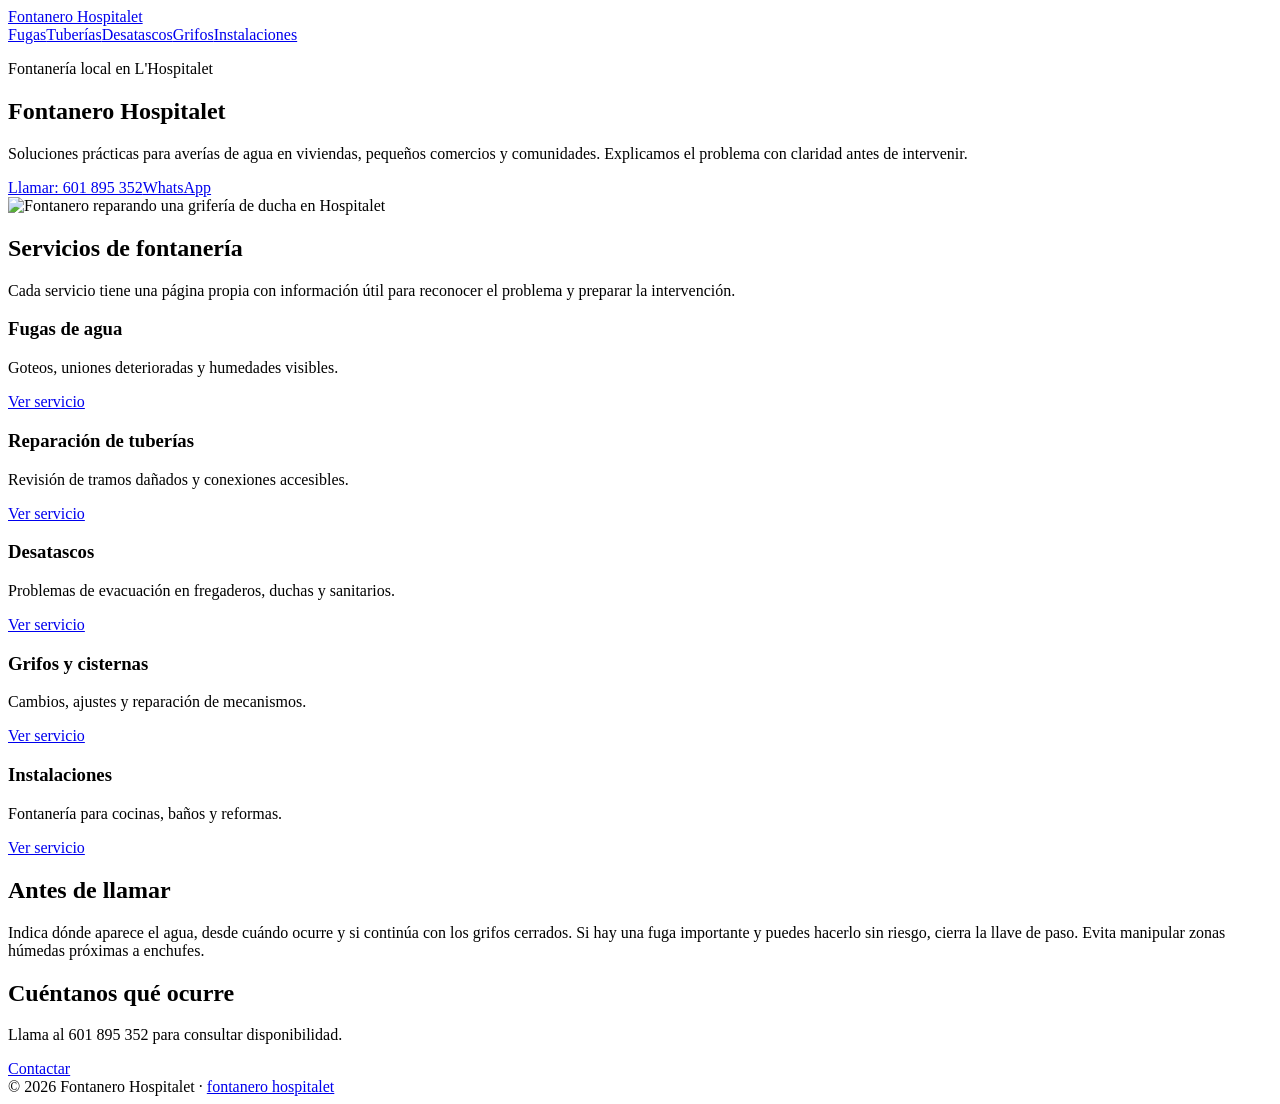
==== index.html @ 614fffb9 "Add Fontanero Hospitalet homepage" ====
<!doctype html><html lang="es"><head><meta charset="utf-8"><meta name="viewport" content="width=device-width,initial-scale=1"><title>Fontanero Hospitalet | Servicios de fontanería</title><meta name="description" content="Fontanero en L'Hospitalet de Llobregat para fugas, tuberías, desatascos, grifos e instalaciones. Teléfono 601 895 352."><link rel="stylesheet" href="style.css"></head><body><header><nav><a class="brand" href="index.html">Fontanero Hospitalet</a><div class="menu"><a href="fugas-de-agua.html">Fugas</a><a href="reparacion-tuberias.html">Tuberías</a><a href="desatascos.html">Desatascos</a><a href="grifos-cisternas.html">Grifos</a><a href="instalaciones.html">Instalaciones</a></div></nav></header><main><section class="hero"><div class="hero-grid"><div><p class="eyebrow">Fontanería local en L'Hospitalet</p><h1>Fontanero Hospitalet</h1><p>Soluciones prácticas para averías de agua en viviendas, pequeños comercios y comunidades. Explicamos el problema con claridad antes de intervenir.</p><div class="actions"><a class="btn" href="tel:+34601895352">Llamar: 601 895 352</a><a class="btn alt" href="https://wa.me/34601895352">WhatsApp</a></div></div><img src="fontanerro-hospitalet.png" alt="Fontanero reparando una grifería de ducha en Hospitalet"></div></section><section><div class="wrap"><h2>Servicios de fontanería</h2><p>Cada servicio tiene una página propia con información útil para reconocer el problema y preparar la intervención.</p><div class="grid"><article class="card"><h3>Fugas de agua</h3><p>Goteos, uniones deterioradas y humedades visibles.</p><a href="fugas-de-agua.html">Ver servicio</a></article><article class="card"><h3>Reparación de tuberías</h3><p>Revisión de tramos dañados y conexiones accesibles.</p><a href="reparacion-tuberias.html">Ver servicio</a></article><article class="card"><h3>Desatascos</h3><p>Problemas de evacuación en fregaderos, duchas y sanitarios.</p><a href="desatascos.html">Ver servicio</a></article><article class="card"><h3>Grifos y cisternas</h3><p>Cambios, ajustes y reparación de mecanismos.</p><a href="grifos-cisternas.html">Ver servicio</a></article><article class="card"><h3>Instalaciones</h3><p>Fontanería para cocinas, baños y reformas.</p><a href="instalaciones.html">Ver servicio</a></article></div></div></section><section class="soft"><div class="wrap"><h2>Antes de llamar</h2><p>Indica dónde aparece el agua, desde cuándo ocurre y si continúa con los grifos cerrados. Si hay una fuga importante y puedes hacerlo sin riesgo, cierra la llave de paso. Evita manipular zonas húmedas próximas a enchufes.</p></div></section><section class="cta"><h2>Cuéntanos qué ocurre</h2><p>Llama al 601 895 352 para consultar disponibilidad.</p><a class="btn" href="tel:+34601895352">Contactar</a></section></main><footer>© 2026 Fontanero Hospitalet · <a href="https://lampistahospitalet.com/fontaneros/">fontanero hospitalet</a></footer></body></html>
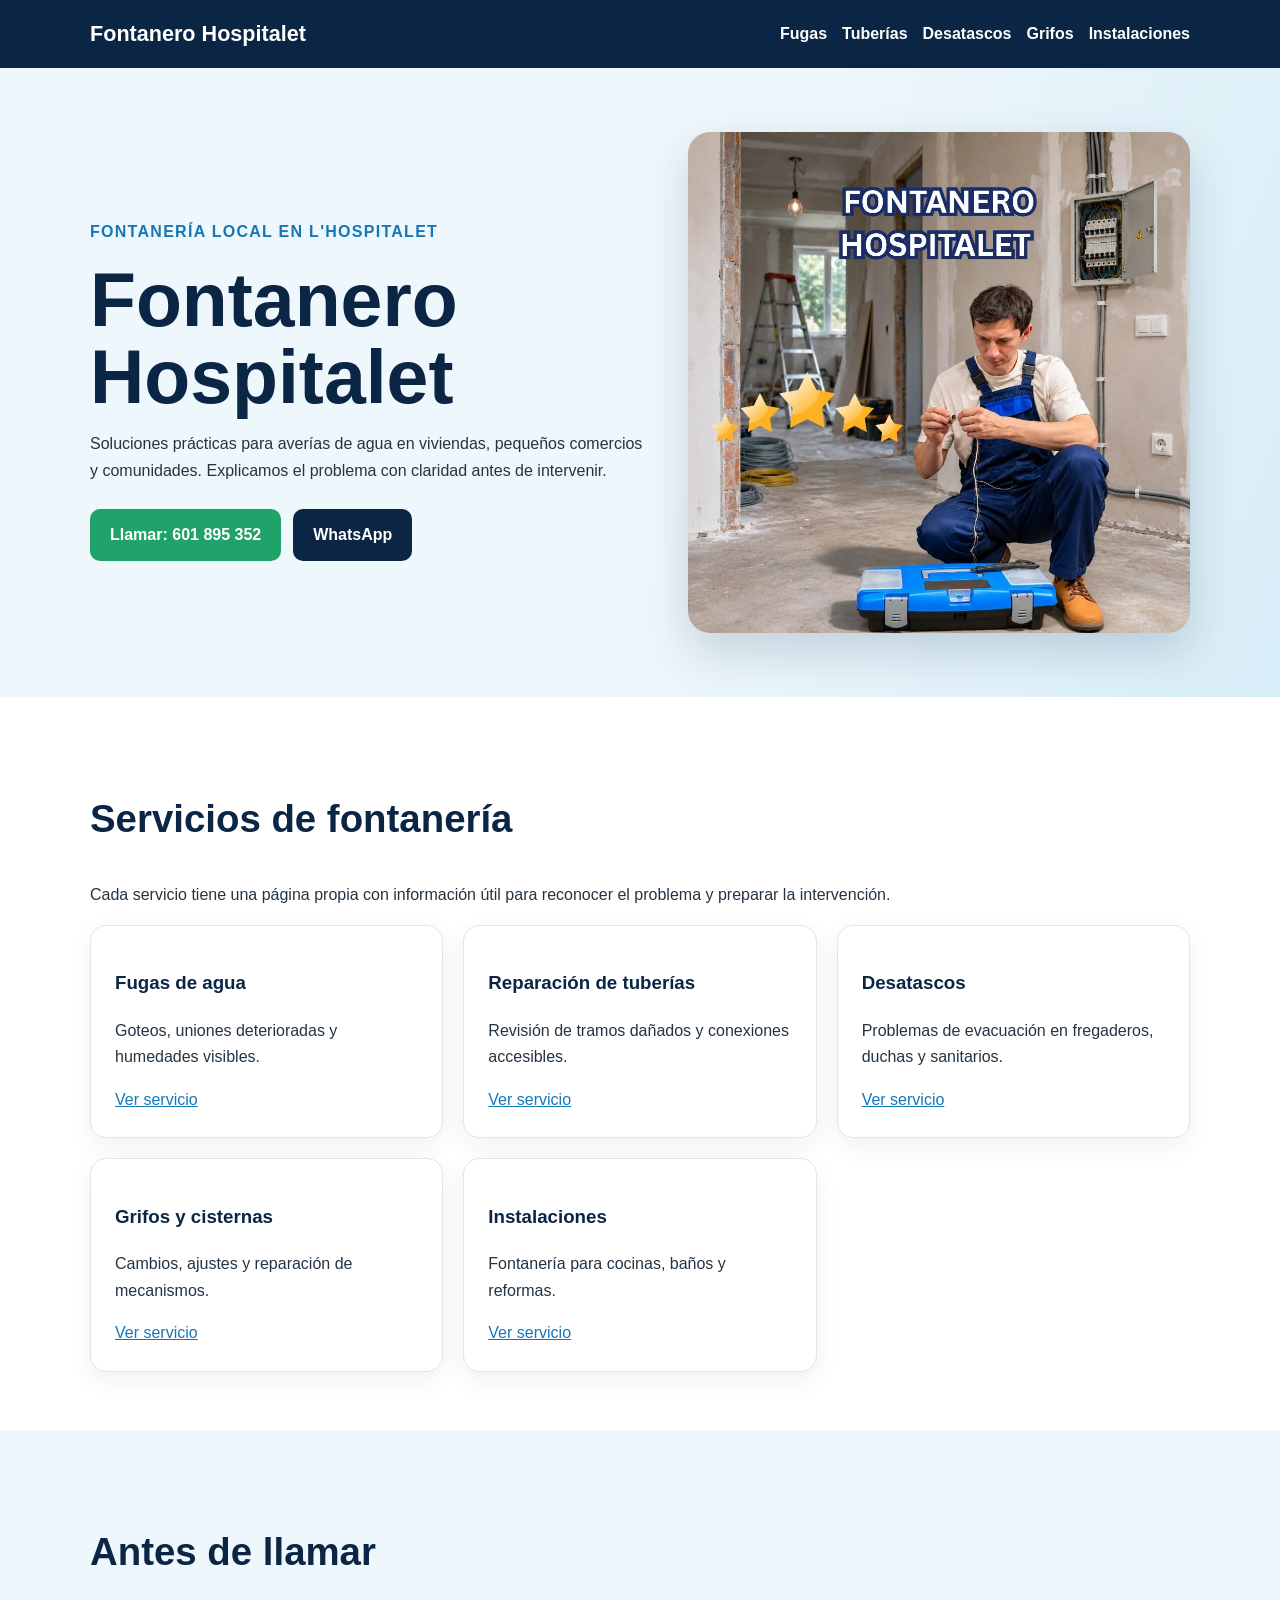
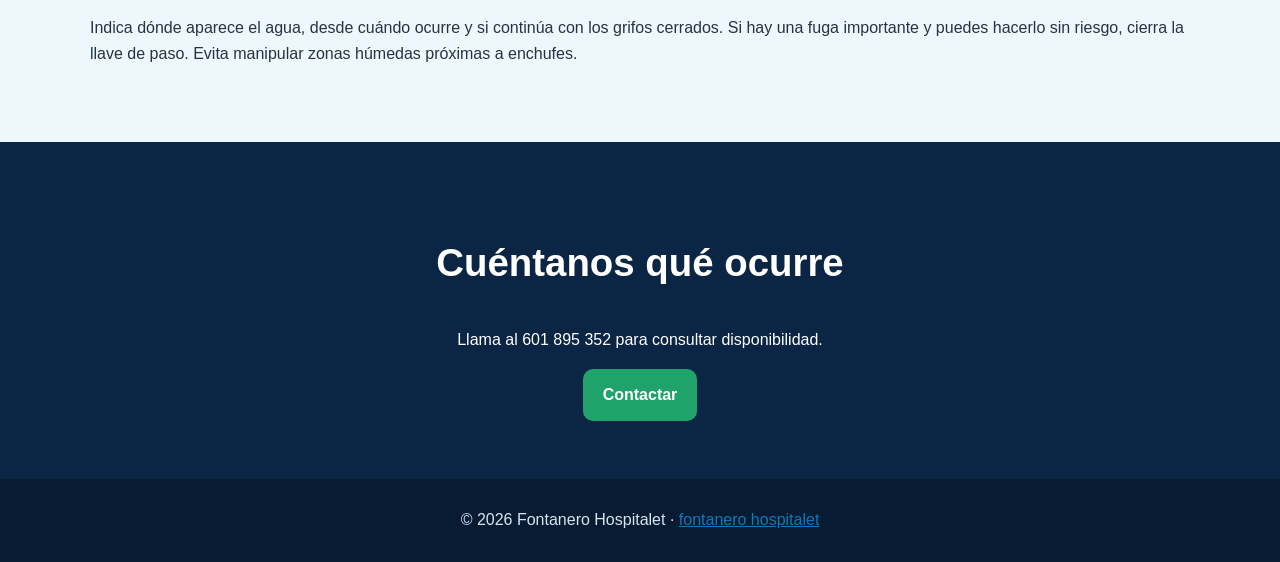
==== commit c32231ae: "Embed homepage banner" ====
--- a/index.html
+++ b/index.html
@@ -1 +1 @@
-<!doctype html><html lang="es"><head><meta charset="utf-8"><meta name="viewport" content="width=device-width,initial-scale=1"><title>Fontanero Hospitalet | Servicios de fontanería</title><meta name="description" content="Fontanero en L'Hospitalet de Llobregat para fugas, tuberías, desatascos, grifos e instalaciones. Teléfono 601 895 352."><link rel="stylesheet" href="style.css"></head><body><header><nav><a class="brand" href="index.html">Fontanero Hospitalet</a><div class="menu"><a href="fugas-de-agua.html">Fugas</a><a href="reparacion-tuberias.html">Tuberías</a><a href="desatascos.html">Desatascos</a><a href="grifos-cisternas.html">Grifos</a><a href="instalaciones.html">Instalaciones</a></div></nav></header><main><section class="hero"><div class="hero-grid"><div><p class="eyebrow">Fontanería local en L'Hospitalet</p><h1>Fontanero Hospitalet</h1><p>Soluciones prácticas para averías de agua en viviendas, pequeños comercios y comunidades. Explicamos el problema con claridad antes de intervenir.</p><div class="actions"><a class="btn" href="tel:+34601895352">Llamar: 601 895 352</a><a class="btn alt" href="https://wa.me/34601895352">WhatsApp</a></div></div><img src="fontanerro-hospitalet.png" alt="Fontanero reparando una grifería de ducha en Hospitalet"></div></section><section><div class="wrap"><h2>Servicios de fontanería</h2><p>Cada servicio tiene una página propia con información útil para reconocer el problema y preparar la intervención.</p><div class="grid"><article class="card"><h3>Fugas de agua</h3><p>Goteos, uniones deterioradas y humedades visibles.</p><a href="fugas-de-agua.html">Ver servicio</a></article><article class="card"><h3>Reparación de tuberías</h3><p>Revisión de tramos dañados y conexiones accesibles.</p><a href="reparacion-tuberias.html">Ver servicio</a></article><article class="card"><h3>Desatascos</h3><p>Problemas de evacuación en fregaderos, duchas y sanitarios.</p><a href="desatascos.html">Ver servicio</a></article><article class="card"><h3>Grifos y cisternas</h3><p>Cambios, ajustes y reparación de mecanismos.</p><a href="grifos-cisternas.html">Ver servicio</a></article><article class="card"><h3>Instalaciones</h3><p>Fontanería para cocinas, baños y reformas.</p><a href="instalaciones.html">Ver servicio</a></article></div></div></section><section class="soft"><div class="wrap"><h2>Antes de llamar</h2><p>Indica dónde aparece el agua, desde cuándo ocurre y si continúa con los grifos cerrados. Si hay una fuga importante y puedes hacerlo sin riesgo, cierra la llave de paso. Evita manipular zonas húmedas próximas a enchufes.</p></div></section><section class="cta"><h2>Cuéntanos qué ocurre</h2><p>Llama al 601 895 352 para consultar disponibilidad.</p><a class="btn" href="tel:+34601895352">Contactar</a></section></main><footer>© 2026 Fontanero Hospitalet · <a href="https://lampistahospitalet.com/fontaneros/">fontanero hospitalet</a></footer></body></html>
+<!doctype html><html lang="es"><head><meta charset="utf-8"><meta name="viewport" content="width=device-width,initial-scale=1"><title>Fontanero Hospitalet | Servicios de fontanería</title><meta name="description" content="Fontanero en L'Hospitalet de Llobregat para fugas, tuberías, desatascos, grifos e instalaciones. Teléfono 601 895 352."><link rel="stylesheet" href="style.css"></head><body><header><nav><a class="brand" href="index.html">Fontanero Hospitalet</a><div class="menu"><a href="fugas-de-agua.html">Fugas</a><a href="reparacion-tuberias.html">Tuberías</a><a href="desatascos.html">Desatascos</a><a href="grifos-cisternas.html">Grifos</a><a href="instalaciones.html">Instalaciones</a></div></nav></header><main><section class="hero"><div class="hero-grid"><div><p class="eyebrow">Fontanería local en L'Hospitalet</p><h1>Fontanero Hospitalet</h1><p>Soluciones prácticas para averías de agua en viviendas, pequeños comercios y comunidades. Explicamos el problema con claridad antes de intervenir.</p><div class="actions"><a class="btn" href="tel:+34601895352">Llamar: 601 895 352</a><a class="btn alt" href="https://wa.me/34601895352">WhatsApp</a></div></div><img src="[data-uri]" alt="Fontanero Hospitalet trabajando en una instalación"></div></section><section><div class="wrap"><h2>Servicios de fontanería</h2><p>Cada servicio tiene una página propia con información útil para reconocer el problema y preparar la intervención.</p><div class="grid"><article class="card"><h3>Fugas de agua</h3><p>Goteos, uniones deterioradas y humedades visibles.</p><a href="fugas-de-agua.html">Ver servicio</a></article><article class="card"><h3>Reparación de tuberías</h3><p>Revisión de tramos dañados y conexiones accesibles.</p><a href="reparacion-tuberias.html">Ver servicio</a></article><article class="card"><h3>Desatascos</h3><p>Problemas de evacuación en fregaderos, duchas y sanitarios.</p><a href="desatascos.html">Ver servicio</a></article><article class="card"><h3>Grifos y cisternas</h3><p>Cambios, ajustes y reparación de mecanismos.</p><a href="grifos-cisternas.html">Ver servicio</a></article><article class="card"><h3>Instalaciones</h3><p>Fontanería para cocinas, baños y reformas.</p><a href="instalaciones.html">Ver servicio</a></article></div></div></section><section class="soft"><div class="wrap"><h2>Antes de llamar</h2><p>Indica dónde aparece el agua, desde cuándo ocurre y si continúa con los grifos cerrados. Si hay una fuga importante y puedes hacerlo sin riesgo, cierra la llave de paso. Evita manipular zonas húmedas próximas a enchufes.</p></div></section><section class="cta"><h2>Cuéntanos qué ocurre</h2><p>Llama al 601 895 352 para consultar disponibilidad.</p><a class="btn" href="tel:+34601895352">Contactar</a></section></main><footer>© 2026 Fontanero Hospitalet · <a href="https://lampistahospitalet.com/fontaneros/">fontanero hospitalet</a></footer></body></html>
--- a/style.css
+++ b/style.css
@@ -0,0 +1 @@
+:root{--navy:#0b2545;--blue:#1677b8;--light:#eef7fb;--green:#20a36b;--text:#243443;--white:#fff}*{box-sizing:border-box}body{margin:0;font-family:Arial,sans-serif;color:var(--text);line-height:1.65}a{color:var(--blue)}header{background:var(--navy);color:#fff;padding:16px 5%}nav{max-width:1100px;margin:auto;display:flex;align-items:center;justify-content:space-between;gap:18px;flex-wrap:wrap}.brand{font-size:1.35rem;font-weight:800;color:#fff;text-decoration:none}.menu{display:flex;gap:15px;flex-wrap:wrap}.menu a{color:#fff;text-decoration:none;font-weight:700}.hero{background:linear-gradient(110deg,#eef7fb 55%,#d7edf7);padding:64px 5%}.hero-grid,.wrap{max-width:1100px;margin:auto}.hero-grid{display:grid;grid-template-columns:1.05fr .95fr;gap:44px;align-items:center}.hero img{width:100%;border-radius:22px;box-shadow:0 18px 45px #0b25452b}.eyebrow{color:var(--blue);font-weight:800;text-transform:uppercase;letter-spacing:.08em}h1{font-size:clamp(2.4rem,6vw,4.7rem);line-height:1.02;margin:.2em 0;color:var(--navy)}h2{font-size:clamp(1.7rem,3vw,2.5rem);color:var(--navy)}.actions{display:flex;gap:12px;flex-wrap:wrap;margin-top:25px}.btn{display:inline-block;padding:13px 20px;border-radius:10px;background:var(--green);color:#fff;text-decoration:none;font-weight:800}.btn.alt{background:var(--navy)}section{padding:58px 5%}.soft{background:var(--light)}.grid{display:grid;grid-template-columns:repeat(3,1fr);gap:20px}.card{background:#fff;border:1px solid #dbe8ee;border-radius:16px;padding:24px;box-shadow:0 8px 24px #0b254510}.card h3{color:var(--navy)}.cta{background:var(--navy);color:#fff;text-align:center}.cta h2{color:#fff}footer{padding:28px 5%;background:#071b32;color:#d7e5ef;text-align:center}.content{max-width:850px;margin:auto}.content li{margin-bottom:9px}@media(max-width:780px){.hero-grid,.grid{grid-template-columns:1fr}.hero{padding-top:42px}.menu{font-size:.9rem}}
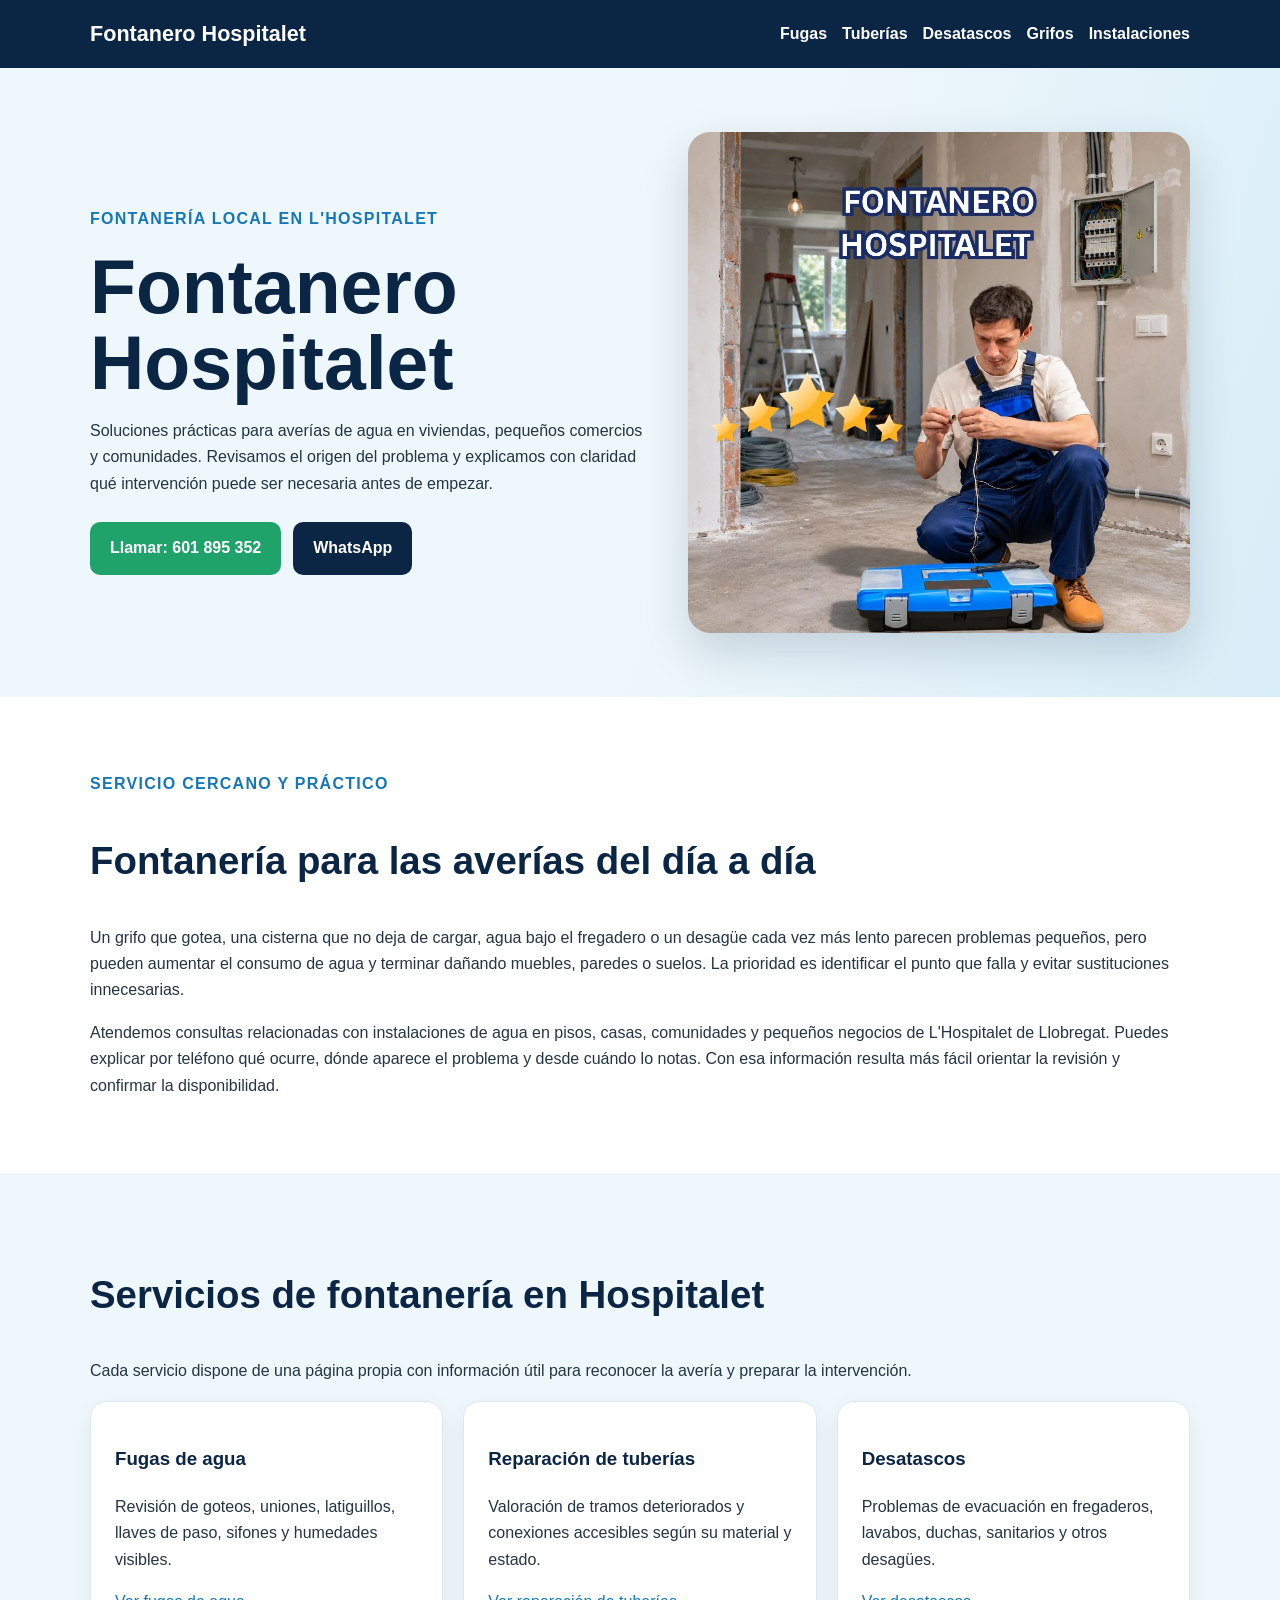
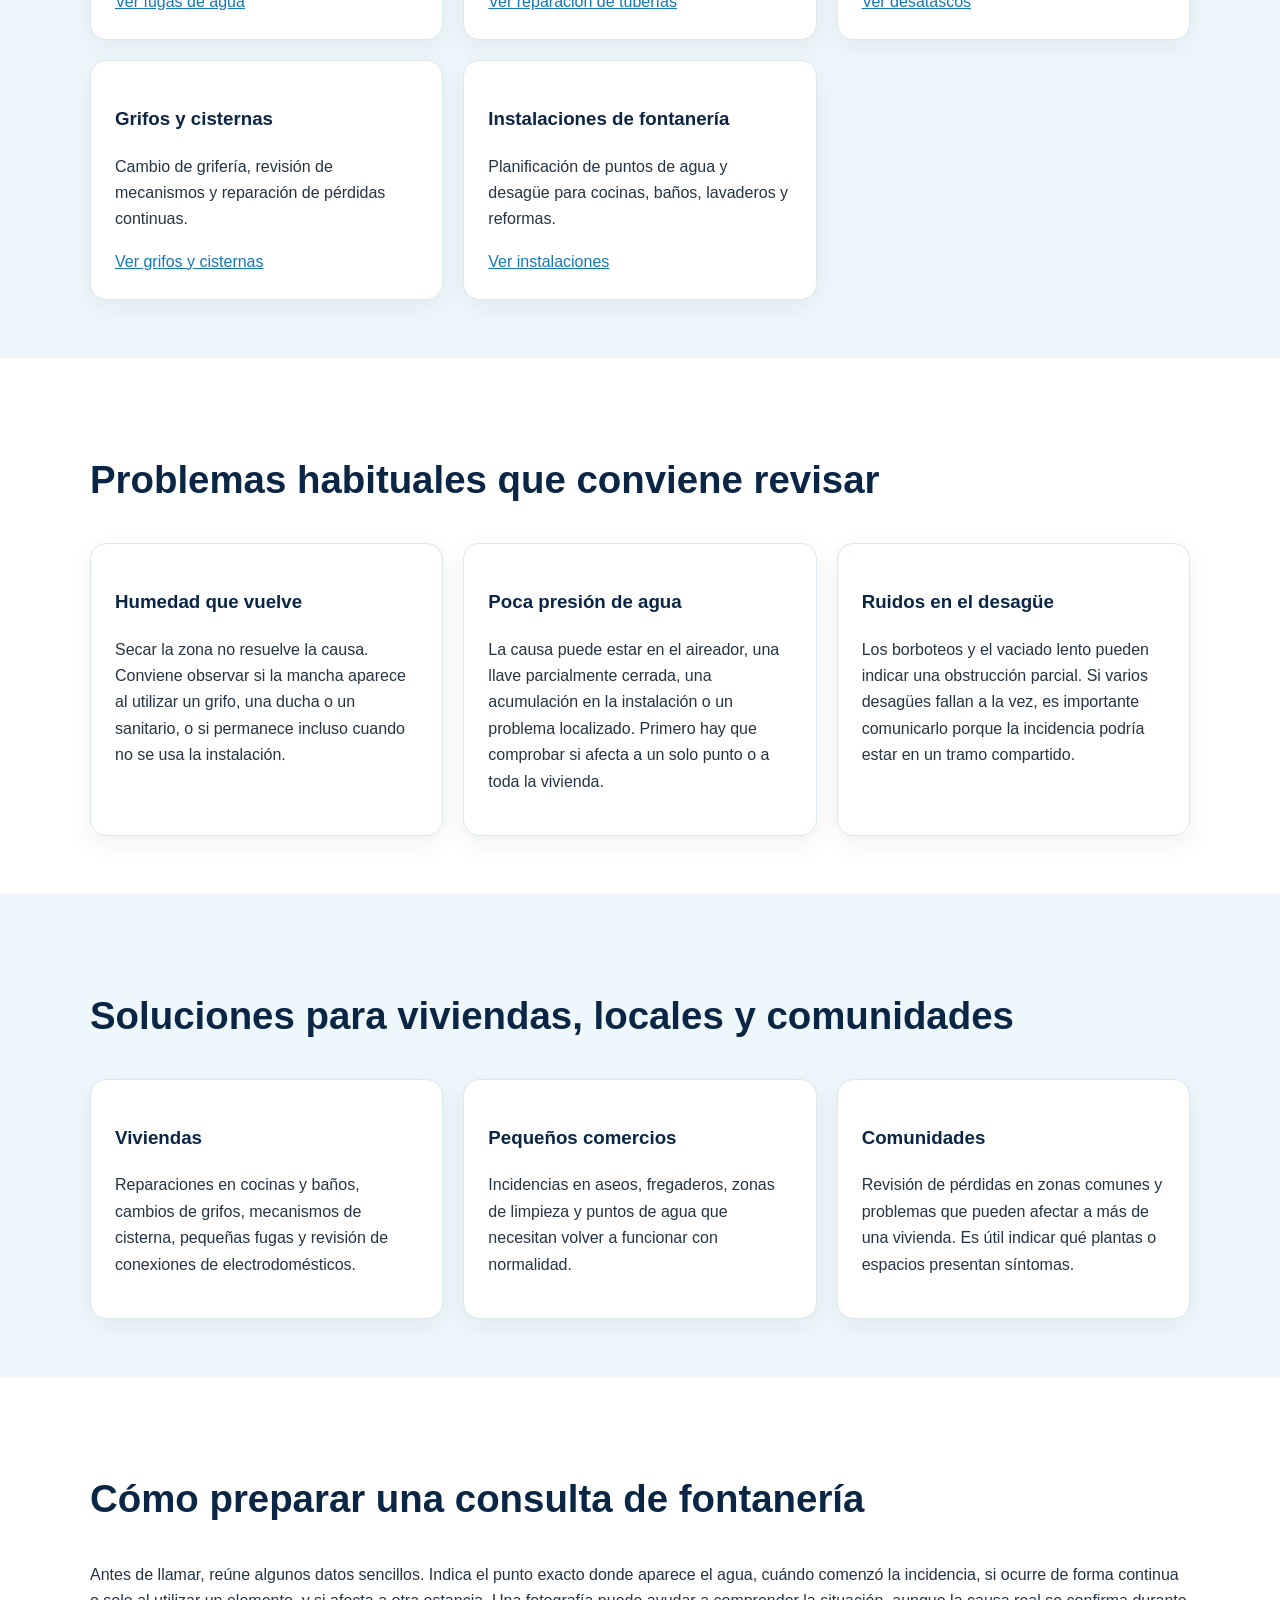
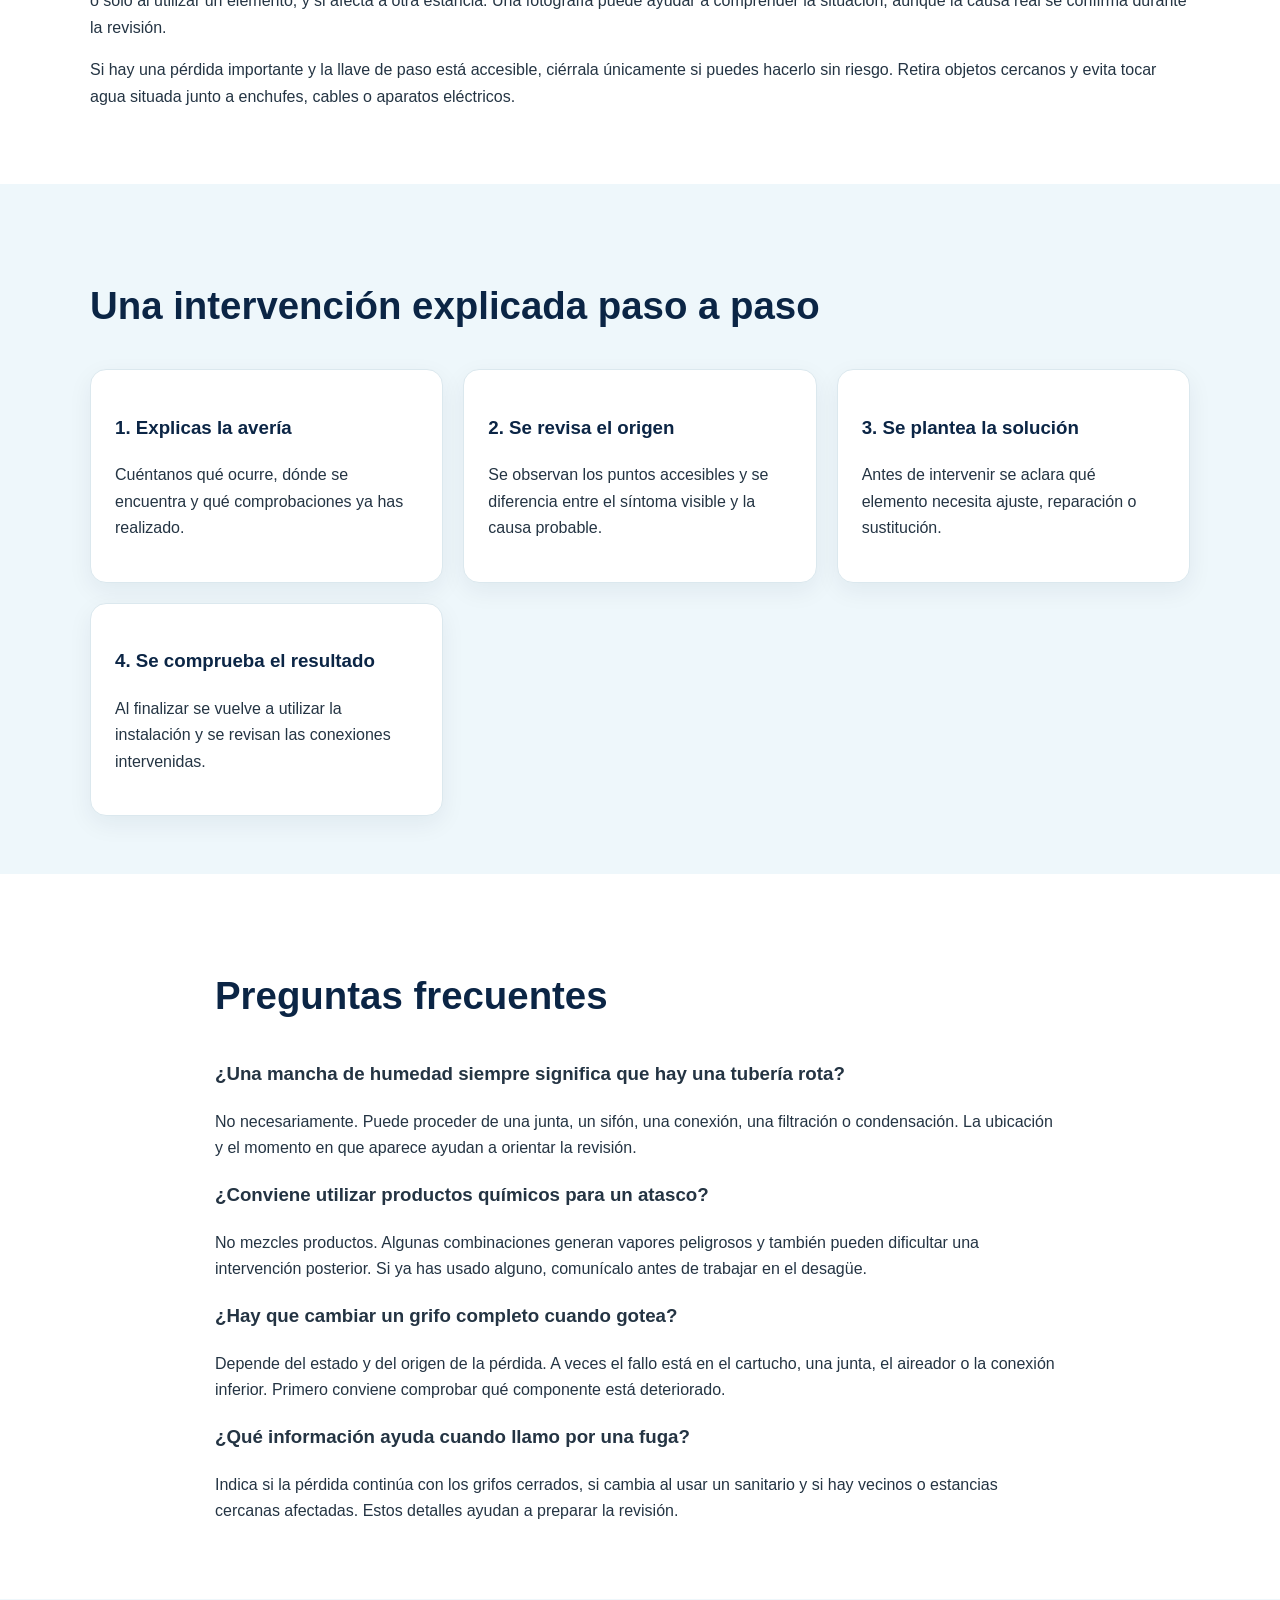
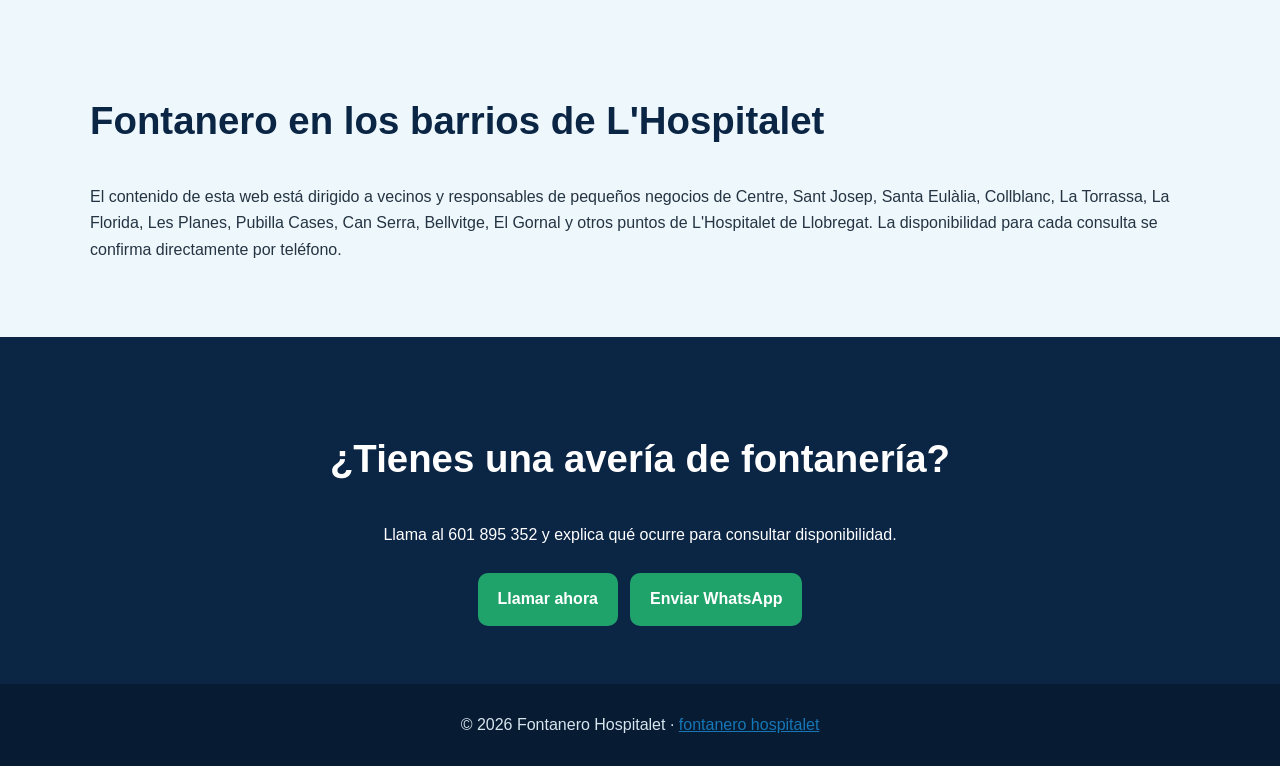
==== commit 8fc2f8d1: "Expand Fontanero Hospitalet homepage content" ====
--- a/index.html
+++ b/index.html
@@ -1 +1,54 @@
-<!doctype html><html lang="es"><head><meta charset="utf-8"><meta name="viewport" content="width=device-width,initial-scale=1"><title>Fontanero Hospitalet | Servicios de fontanería</title><meta name="description" content="Fontanero en L'Hospitalet de Llobregat para fugas, tuberías, desatascos, grifos e instalaciones. Teléfono 601 895 352."><link rel="stylesheet" href="style.css"></head><body><header><nav><a class="brand" href="index.html">Fontanero Hospitalet</a><div class="menu"><a href="fugas-de-agua.html">Fugas</a><a href="reparacion-tuberias.html">Tuberías</a><a href="desatascos.html">Desatascos</a><a href="grifos-cisternas.html">Grifos</a><a href="instalaciones.html">Instalaciones</a></div></nav></header><main><section class="hero"><div class="hero-grid"><div><p class="eyebrow">Fontanería local en L'Hospitalet</p><h1>Fontanero Hospitalet</h1><p>Soluciones prácticas para averías de agua en viviendas, pequeños comercios y comunidades. Explicamos el problema con claridad antes de intervenir.</p><div class="actions"><a class="btn" href="tel:+34601895352">Llamar: 601 895 352</a><a class="btn alt" href="https://wa.me/34601895352">WhatsApp</a></div></div><img src="[data-uri]" alt="Fontanero Hospitalet trabajando en una instalación"></div></section><section><div class="wrap"><h2>Servicios de fontanería</h2><p>Cada servicio tiene una página propia con información útil para reconocer el problema y preparar la intervención.</p><div class="grid"><article class="card"><h3>Fugas de agua</h3><p>Goteos, uniones deterioradas y humedades visibles.</p><a href="fugas-de-agua.html">Ver servicio</a></article><article class="card"><h3>Reparación de tuberías</h3><p>Revisión de tramos dañados y conexiones accesibles.</p><a href="reparacion-tuberias.html">Ver servicio</a></article><article class="card"><h3>Desatascos</h3><p>Problemas de evacuación en fregaderos, duchas y sanitarios.</p><a href="desatascos.html">Ver servicio</a></article><article class="card"><h3>Grifos y cisternas</h3><p>Cambios, ajustes y reparación de mecanismos.</p><a href="grifos-cisternas.html">Ver servicio</a></article><article class="card"><h3>Instalaciones</h3><p>Fontanería para cocinas, baños y reformas.</p><a href="instalaciones.html">Ver servicio</a></article></div></div></section><section class="soft"><div class="wrap"><h2>Antes de llamar</h2><p>Indica dónde aparece el agua, desde cuándo ocurre y si continúa con los grifos cerrados. Si hay una fuga importante y puedes hacerlo sin riesgo, cierra la llave de paso. Evita manipular zonas húmedas próximas a enchufes.</p></div></section><section class="cta"><h2>Cuéntanos qué ocurre</h2><p>Llama al 601 895 352 para consultar disponibilidad.</p><a class="btn" href="tel:+34601895352">Contactar</a></section></main><footer>© 2026 Fontanero Hospitalet · <a href="https://lampistahospitalet.com/fontaneros/">fontanero hospitalet</a></footer></body></html>
+<!doctype html>
+<html lang="es">
+<head>
+  <meta charset="utf-8">
+  <meta name="viewport" content="width=device-width,initial-scale=1">
+  <title>Fontanero Hospitalet | Servicios de fontanería</title>
+  <meta name="description" content="Fontanero en L'Hospitalet de Llobregat para fugas, tuberías, desatascos, grifos, cisternas e instalaciones. Teléfono 601 895 352.">
+  <link rel="stylesheet" href="style.css">
+</head>
+<body>
+<header><nav><a class="brand" href="index.html">Fontanero Hospitalet</a><div class="menu"><a href="fugas-de-agua.html">Fugas</a><a href="reparacion-tuberias.html">Tuberías</a><a href="desatascos.html">Desatascos</a><a href="grifos-cisternas.html">Grifos</a><a href="instalaciones.html">Instalaciones</a></div></nav></header>
+<main>
+  <section class="hero"><div class="hero-grid"><div><p class="eyebrow">Fontanería local en L'Hospitalet</p><h1>Fontanero Hospitalet</h1><p>Soluciones prácticas para averías de agua en viviendas, pequeños comercios y comunidades. Revisamos el origen del problema y explicamos con claridad qué intervención puede ser necesaria antes de empezar.</p><div class="actions"><a class="btn" href="tel:+34601895352">Llamar: 601 895 352</a><a class="btn alt" href="https://wa.me/34601895352">WhatsApp</a></div></div><img src="[data-uri]